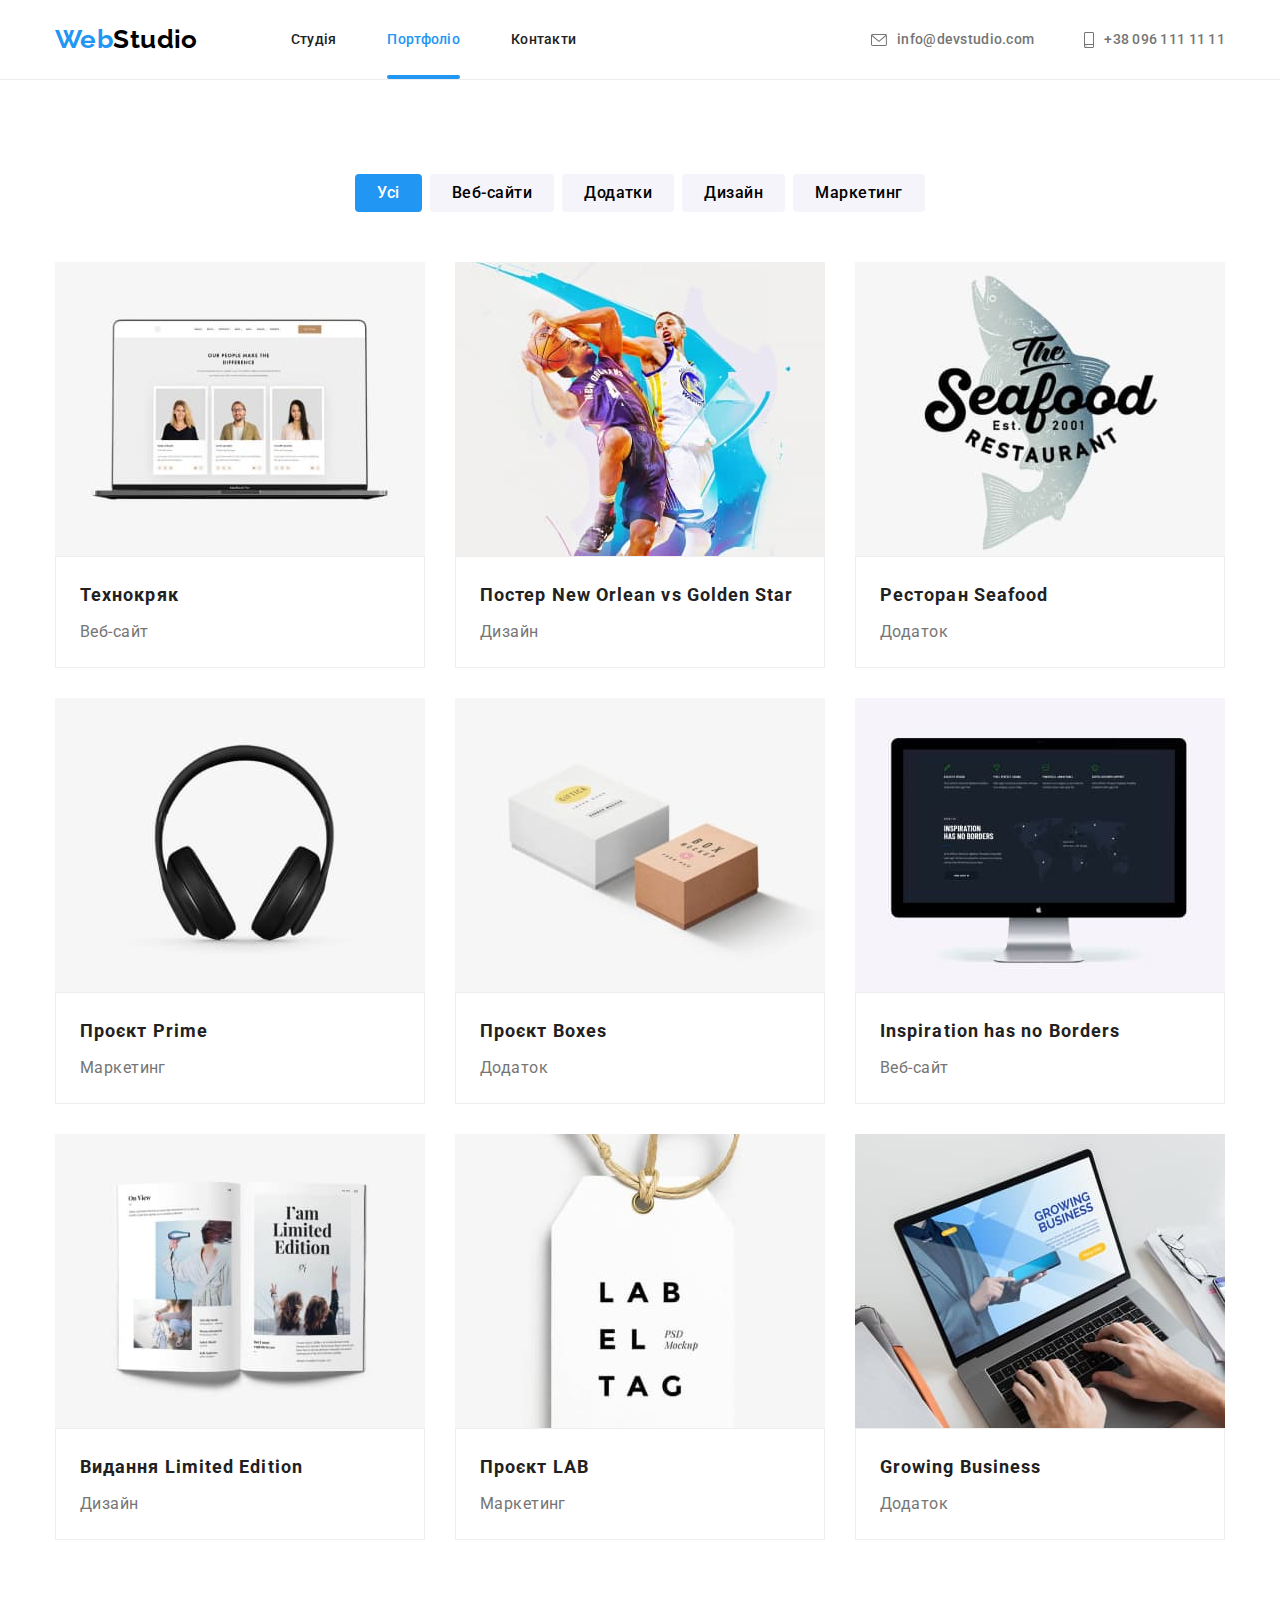
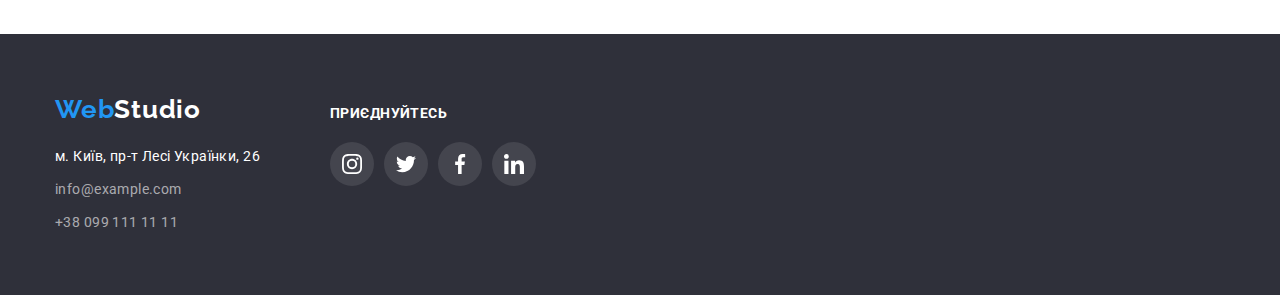
==== portfolio.html @ 5df0c1cd "Initial commit" ====
<!DOCTYPE html>
<html lang="uk">
  <head>
    <meta charset="UTF-8" />
    <meta http-equiv="X-UA-Compatible" content="IE=edge" />
    <meta name="viewport" content="width=device-width, initial-scale=1.0" />
    <title>Document</title>

    <!--шрифти-->
    <link rel="preconnect" href="https://fonts.googleapis.com" />
    <link rel="preconnect" href="https://fonts.gstatic.com" crossorigin />
    <link
      href="https://fonts.googleapis.com/css2?family=Raleway:wght@700&family=Roboto:wght@400;500;700;900&display=swap"
      rel="stylesheet"
    />
    <link
      rel="stylesheet"
      href="https://cdn.jsdelivr.net/npm/modern-normalize@1.1.0/modern-normalize.min.css"
    />
    <link rel="stylesheet" href="css/styles.css" />
  </head>
  <body>
    <!-- Хедер -->
    <header class="main-header">
      <div class="container header-container">
        <nav class="header-nav">
          <div class="logo-container">
            <a href="./index.html" class="logo">Web</a
            ><span class="accent">Studio</span>
          </div>

          <ul class="header-nav-list">
            <li class="nav-item">
              <a href="./index.html" class="link">Студія</a>
            </li>
            <li class="nav-item">
              <a href="./portfolio.html" class="link current">Портфоліо</a>
            </li>
            <li class="nav-item"><a href="" class="link">Контакти</a></li>
          </ul>
        </nav>
        <ul class="menu-list">
          <li class="menu-item">
            <a href="malito:info@devstudio.com" class="header-contacts">
              <svg
                aria-label="іконка імейла"
                width="16px"
                height="12px"
                class="header-icon"
              >
                <use href="./images/icons.svg#icon-email"></use>
              </svg>
              info@devstudio.com
            </a>
          </li>

          <li class="menu-item">
            <a href="tel:+380961111111" class="header-contacts">
              <svg
                aria-label="іконка телефону"
                width="10px"
                height="16px"
                class="header-icon"
              >
                <use href="./images/icons.svg#icon-smartphone"></use>
              </svg>
              +38 096 111 11 11</a
            >
          </li>
        </ul>
      </div>
    </header>

    <main>
      <!-- секція портфоліо -->
      <section class="section">
        <div class="container">
          <h1 class="title visually-hidden">Портфоліо</h1>
          <ul class="menu-filter">
            <li class="filter-item">
              <button type="button" class="filter-btn current-btn">Усі</button>
            </li>
            <li><button type="button" class="filter-btn">Веб-сайти</button></li>
            <li class="filter-item">
              <button type="button" class="filter-btn">Додатки</button>
            </li>
            <li><button type="button" class="filter-btn">Дизайн</button></li>
            <li class="filter-item">
              <button type="button" class="filter-btn">Маркетинг</button>
            </li>
          </ul>
          <ul class="portfolio-list">
            <li class="portfolio-item">
              <a href="" class="portfolio-link">
                <div class="wraper-img">
                  <img
                    src="./images/imgtechno.jpg"
                    alt="Веб-сайт"
                    width="370"
                    loading="lazy"
                  />
                  <p class="overlay">
                    Ресурс пропонує комплексні пропозиції з різним рівнем
                    функціоналу та сервісів. Все це дозволить відвідувачу
                    отримати вичерпні відомості про компанію чи приватну особу.
                  </p>
                </div>

                <div class="portfolio-content">
                  <h2 class="portfolio-title">Технокряк</h2>
                  <p class="portfolio-text">Веб-сайт</p>
                </div>
              </a>
            </li>
            <li class="portfolio-item">
              <a href="" class="portfolio-link">
                <div class="wraper-img">
                  <img
                    src="./images/imgbasket.jpg"
                    alt="Дизайн"
                    width="370"
                    loading="lazy"
                  />
                  <p class="overlay">
                    Ресурс пропонує комплексні пропозиції з різним рівнем
                    функціоналу та сервісів. Все це дозволить відвідувачу
                    отримати вичерпні відомості про компанію чи приватну особу.
                  </p>
                </div>
                <div class="portfolio-content">
                  <h2 class="portfolio-title">
                    Постер New Orlean vs Golden Star
                  </h2>
                  <p class="portfolio-text">Дизайн</p>
                </div>
              </a>
            </li>
            <li class="portfolio-item">
              <a href="" class="portfolio-link">
                <div class="wraper-img">
                  <img
                    src="./images/imgseafood.jpg"
                    alt="Додаток"
                    width="370"
                    loading="lazy"
                  />
                  <p class="overlay">
                    Ресурс пропонує комплексні пропозиції з різним рівнем
                    функціоналу та сервісів. Все це дозволить відвідувачу
                    отримати вичерпні відомості про компанію чи приватну особу.
                  </p>
                </div>
                <div class="portfolio-content">
                  <h2 class="portfolio-title">Ресторан Seafood</h2>
                  <p class="portfolio-text">Додаток</p>
                </div>
              </a>
            </li>
            <li class="portfolio-item">
              <a href="" class="portfolio-link">
                <div class="wraper-img">
                  <img
                    src="./images/imgheadphones.jpg"
                    alt="Маркетинг"
                    width="370"
                    loading="lazy"
                  />
                  <p class="overlay">
                    Ресурс пропонує комплексні пропозиції з різним рівнем
                    функціоналу та сервісів. Все це дозволить відвідувачу
                    отримати вичерпні відомості про компанію чи приватну особу.
                  </p>
                </div>
                <div class="portfolio-content">
                  <h2 class="portfolio-title">Проєкт Prime</h2>
                  <p class="portfolio-text">Маркетинг</p>
                </div>
              </a>
            </li>
            <li class="portfolio-item">
              <a href="" class="portfolio-link">
                <div class="wraper-img">
                  <img
                    src="./images/imgbox.jpg"
                    alt="Додаток"
                    width="370"
                    loading="lazy"
                  />
                  <p class="overlay">
                    Ресурс пропонує комплексні пропозиції з різним рівнем
                    функціоналу та сервісів. Все це дозволить відвідувачу
                    отримати вичерпні відомості про компанію чи приватну особу.
                  </p>
                </div>
                <div class="portfolio-content">
                  <h2 class="portfolio-title">Проєкт Boxes</h2>
                  <p class="portfolio-text">Додаток</p>
                </div>
              </a>
            </li>
            <li class="portfolio-item">
              <a href="" class="portfolio-link">
                <div class="wraper-img">
                  <img
                    src="./images/imgmon.jpg"
                    alt="Веб-сайт"
                    width="370"
                    loading="lazy"
                  />
                  <p class="overlay">
                    Ресурс пропонує комплексні пропозиції з різним рівнем
                    функціоналу та сервісів. Все це дозволить відвідувачу
                    отримати вичерпні відомості про компанію чи приватну особу.
                  </p>
                </div>
                <div class="portfolio-content">
                  <h2 class="portfolio-title">Inspiration has no Borders</h2>
                  <p class="portfolio-text">Веб-сайт</p>
                </div>
              </a>
            </li>
            <li class="portfolio-item">
              <a href="" class="portfolio-link">
                <div class="wraper-img">
                  <img
                    src="./images/imgjour.jpg"
                    alt="Дизайн"
                    width="370"
                    loading="lazy"
                  />
                  <p class="overlay">
                    Ресурс пропонує комплексні пропозиції з різним рівнем
                    функціоналу та сервісів. Все це дозволить відвідувачу
                    отримати вичерпні відомості про компанію чи приватну особу.
                  </p>
                </div>
                <div class="portfolio-content">
                  <h2 class="portfolio-title">Видання Limited Edition</h2>
                  <p class="portfolio-text">Дизайн</p>
                </div>
              </a>
            </li>
            <li class="portfolio-item">
              <a href="" class="portfolio-link">
                <div class="wraper-img">
                  <img
                    src="./images/imgproject.jpg"
                    alt="Маркетинг"
                    width="370"
                    loading="lazy"
                  />
                  <p class="overlay">
                    Ресурс пропонує комплексні пропозиції з різним рівнем
                    функціоналу та сервісів. Все це дозволить відвідувачу
                    отримати вичерпні відомості про компанію чи приватну особу.
                  </p>
                </div>
                <div class="portfolio-content">
                  <h2 class="portfolio-title">Проєкт LAB</h2>
                  <p class="portfolio-text">Маркетинг</p>
                </div>
              </a>
            </li>
            <li class="portfolio-item">
              <a href="" class="portfolio-link">
                <div class="wraper-img">
                  <img
                    src="./images/imgadd.jpg"
                    alt="Веб-сайт"
                    width="370"
                    loading="lazy"
                  />
                  <p class="overlay">
                    Ресурс пропонує комплексні пропозиції з різним рівнем
                    функціоналу та сервісів. Все це дозволить відвідувачу
                    отримати вичерпні відомості про компанію чи приватну особу.
                  </p>
                </div>
                <div class="portfolio-content">
                  <h2 class="portfolio-title">Growing Business</h2>
                  <p class="portfolio-text">Додаток</p>
                </div>
              </a>
            </li>
          </ul>
        </div>
      </section>
    </main>

    <!-- футер -->
    <footer class="footer">
      <div class="container container-link">
        <div class="container-footer">
          <a href="./index.html" class="footer-logo">Web</a
          ><span class="footer-accent">Studio</span>
          <address class="footer-adress">
            <ul class="footer-list">
              <li class="location-item">
                <a href="" class="footer-location"
                  >м. Київ, пр-т Лесі Українки, 26</a
                >
              </li>
              <li class="contacts-item">
                <a href="malito:info@example.com" class="footer-contacts"
                  >info@example.com</a
                >
              </li>
              <li>
                <a href="tel:+380991111111" class="footer-contacts"
                  >+38 099 111 11 11</a
                >
              </li>
            </ul>
          </address>
        </div>

        <div class="container-sites">
          <p class="footer-text">приєднуйтесь</p>
          <ul class="footer-list-ikon">
            <li>
              <a href="" class="footer-link">
                <svg
                  aria-label="іконка інстаграму"
                  width="20px"
                  height="20px"
                  class="footer-icon"
                >
                  <use href="./images/icons.svg#icon-instagram"></use>
                </svg>
              </a>
            </li>
            <li>
              <a href="" class="footer-link current-link">
                <svg
                  aria-label="іконка твитера"
                  width="20px"
                  height="20px"
                  class="footer-icon"
                >
                  <use href="./images/icons.svg#icon-twitter"></use>
                </svg>
              </a>
            </li>
            <li>
              <a href="" class="footer-link">
                <svg
                  aria-label="іконки фейсбуку"
                  width="20px"
                  height="20px"
                  class="footer-icon"
                >
                  <use href="./images/icons.svg#icon-facebook"></use>
                </svg>
              </a>
            </li>
            <li>
              <a href="" class="footer-link">
                <svg
                  aria-label="іконка лінкедіна"
                  width="20px"
                  height="20px"
                  class="footer-icon"
                >
                  <use href="./images/icons.svg#icon-linkedin"></use>
                </svg>
              </a>
            </li>
          </ul>
        </div>
      </div>
    </footer>
    <script src="./js/modal.js"></script>
  </body>
</html>
---- css/styles.css ----
:root {
  --accent-color: #2196f3;
  --primary-text-color: #f5f5f5;
  --secondary-text-color: #212121;
  --secondary-color: #ffffff;
  --link-color: #757575;
  --text-color: #757575;
  --button-color: #188ce8;
  --hero-color: #2f303a;
  --team-color: #f5f4fa;
  --color-border: #eeeeee;
  --o-transition-dur-and-funk: 250ms cubic-bezier(0.4, 0, 0.2, 1);
}

body {
  font-family: "Roboto", sans-serif;
  font-size: 14px;
  background-color: var(--secondary-color);
  color: var(--secondary-text-color);
  letter-spacing: 0.03em;
}

/* reset */

html {
  box-sizing: border-box;
}

h1,
h2,
h3,
p {
  margin-top: 0;
  margin-bottom: 0;
}

ul,
ol {
  margin-top: 0;
  margin-bottom: 0;
  padding-left: 0;
  list-style: none;
}

img {
  display: block;
  max-width: 100%;
  height: auto;
}

.container {
  width: 1200px;
  margin-left: auto;
  margin-right: auto;
  padding-left: 15px;
  padding-right: 15px;
}

.section {
  padding-top: 94px;
  padding-bottom: 94px;
}

/* Site nav */

.main-header {
  border-bottom: 1px solid #ececec;
  padding: 24px 0;
}

.header-container {
  display: flex;
  align-items: center;
  justify-content: space-between;
}

.header-nav {
  display: flex;
  align-items: center;
}

.header-nav .link {
  padding-bottom: 32px;
  position: relative;
  color: var(--secondary-text-color);
  font-weight: 500;
  line-height: 1.14;
  letter-spacing: 0.02em;
  text-decoration: none;
  transition: color var(--o-transition-dur-and-funk);
}

.current::after {
  position: absolute;
  content: "";
  left: 0;
  bottom: 0;
  display: block;
  width: 100%;
  height: 4px;
  background-color: var(--accent-color);
  border-radius: 2px;
}

.logo-container {
  margin-right: 93px;
}

.logo {
  font-family: "Raleway";
  color: var(--accent-color);
  font-size: 26px;
  font-weight: 700;
  line-height: 1.2;
  text-decoration: none;
  transition: color var(--o-transition-dur-and-funk);
}

.accent {
  font-family: "Raleway";
  color: #000000;
  font-size: 26px;
  font-weight: 700;
  line-height: 1.2;
}

.header-nav .link:hover,
.header-nav .link:focus {
  color: var(--accent-color);
}

.header-nav .link.current {
  color: var(--accent-color);
}

.header-nav-list {
  display: flex;
  column-gap: 51px;
}

.nav-item {
  flex-basis: calc((100% - 100px) / 3);
}

.menu-list {
  display: flex;
  column-gap: 50px;
}

/* contacts */

.header-contacts {
  color: var(--link-color);
  font-weight: 500;
  line-height: 1.14;
  letter-spacing: 0.02em;
  text-decoration: none;
  display: flex;
  align-items: center;
  transition: color var(--o-transition-dur-and-funk);
}

.header-contacts:hover,
.header-contacts:focus {
  color: var(--accent-color);
}
.header-icon {
  fill: currentColor;
  margin-right: 10px;
}
/* Hero setcion*/

.hero {
  max-width: 1600px;
  height: 600px;
  margin-left: auto;
  margin-right: auto;
  background-color: #c4c4c4;
  background-image: linear-gradient(
      rgba(47, 48, 58, 0.4),
      rgba(47, 48, 58, 0.4)
    ),
    url("../images/backhero1.jpg");
  background-size: cover;
  background-position: center;
  text-align: center;
  padding-bottom: 200px;
  padding-top: 200px;
}

.title {
  font-weight: 900;
  font-size: 44px;
  line-height: 1.36;
  letter-spacing: 0.06em;
  text-transform: uppercase;
  color: var(--primary-text-color);
  margin-bottom: 30px;
  width: 696px;
  margin-right: auto;
  margin-left: auto;
}

.hero-bth {
  position: relative;
  color: var(--primary-text-color);
  background-color: var(--accent-color);
  font-family: inherit;
  font-size: 16px;
  cursor: pointer;
  letter-spacing: 0.06em;
  padding: 10px 32px;
  min-width: 216px;
  align-items: center;
  padding: 10px 32px;
  border: none;
  height: 50px;
  border-radius: 4px;
  transition: background-color var(--o-transition-dur-and-funk);
}

.hero-bth:hover,
.hero-bth:focus {
  background-color: var(--button-color);
}

/* about section */

.about-section {
  background-color: var(--secondary-color);
}

.about-list {
  display: flex;
  column-gap: 30px;
}

.about-item::before {
  flex-basis: calc((100% - 90px) / 4);
}

.icon-container {
  background-color: var(--team-color);
  width: 270px;
  height: 120px;
  margin-bottom: 30px;
  display: flex;
  align-items: center;
}

.icon-antenna {
  width: 100%;
}

.visually-hidden {
  position: absolute;
  white-space: nowrap;
  width: 1px;
  height: 1px;
  overflow: hidden;
  border: 0;
  padding: 0;
  clip: rect(0 0 0 0);
  clip-path: inset(50%);
  margin: -1px;
}

.about-title {
  font-size: 14px;
  line-height: 1.14;
  text-transform: uppercase;
  margin-bottom: 10px;
}

.container-icon {
  border-radius: 4px;
  background-color: #188ce8;
}

.about-text {
  line-height: 1.71;
  color: var(--text-color);
}

/* секція чим ми займаємося*/

.work-list {
  display: flex;
  column-gap: 30px;
}

.section-description {
  padding-top: 0;
}

.section-item: {
  flex-basis: calc((100% - 60px) / 3);
}

.section-title {
  font-size: 36px;
  line-height: 1.17;
  text-align: center;
  margin-bottom: 50px;
}

.position {
  position: relative;
}

.img-text {
  width: 100%;
  font-weight: 700;
  position: absolute;
  bottom: 0;
  left: 0;
  padding: 27px 0px;
  line-height: 1.14;
  text-align: center;
  text-transform: uppercase;
  color: var(--secondary-color);
  background: rgba(47, 48, 58, 0.8);
}

/* Team */

.section-team {
  background-color: var(--team-color);
}

.team-container {
  padding: 30px;
  box-shadow: 0px 1px 3px rgba(0, 0, 0, 0.12), 0px 1px 1px rgba(0, 0, 0, 0.14),
    0px 2px 1px rgba(0, 0, 0, 0.2);
  border-radius: 0px 0px 4px 4px;
}

.team-item {
  background-color: var(--secondary-color);
  flex-basis: calc((100% - 90px) / 4);
}

.team-list {
  display: flex;
  column-gap: 30px;
}

.team-title {
  font-size: 36px;
  line-height: 1.17;
  text-align: center;
  margin-bottom: 50px;
}

.person-title {
  font-weight: 500;
  font-size: 16px;
  line-height: 1.19;
  text-align: center;
  margin-bottom: 10px;
}

.position-text {
  font-size: 16px;
  line-height: 1.19;
  text-align: center;
  color: var(--text-color);
  margin-bottom: 16px;
}

.list {
  display: flex;
  justify-content: center;
  column-gap: 10px;
}

.team-link {
  display: flex;
  align-items: center;
  justify-content: center;
  width: 44px;
  height: 44px;
  border-radius: 50%;
  transition: background-color var(--o-transition-dur-and-funk),
    color var(--o-transition-dur-and-funk);
}
.team-link:hover,
.team-link:focus {
  background-color: var(--accent-color);
  color: var(--secondary-color);
}

.team-link:hover .team-ikon,
.team-link:focus .team-ikon {
  fill: var(--secondary-color);
}

.team-ikon {
  fill: #afb1b8;
  transition: fill var(--o-transition-dur-and-funk);
}

/* секція клієнти */

.client-list {
  display: flex;
  justify-content: center;
  column-gap: 30px;
}

.client-link {
  display: flex;
  justify-content: center;
  align-items: center;
  margin-bottom: 0;
  width: 100%;
  height: 100%;
  border: 1px solid #afb1b8;
  border-radius: 4px;
  transition: border-color var(--o-transition-dur-and-funk);
}

.client-item {
  
  width: 170px;
  height: 92px;
}

.client-icon {
  display: flex;
  fill: #afb1b8;
  transition: fill var(--o-transition-dur-and-funk);
}

.client-link:hover .client-icon,
.client-link:focus .client-icon {
  fill: var(--accent-color);
}

.client-link:hover,
.client-link:focus {
border-color: var(--accent-color);
}

/* футер */

.container-link {
  display: flex;
  align-items: baseline;
}

.container-footer {
  margin-right: 70px;
}

.container-sites {
  display: flex;
  flex-direction: column;
  align-items: flex-start;
}

.footer {
  background-color: var(--hero-color);
  padding-top: 60px;
  padding-bottom: 60px;
}

.footer-logo {
  font-family: "Raleway";
  font-weight: 700;
  font-size: 26px;
  line-height: 1.19;
  letter-spacing: 0.03em;
  color: var(--accent-color);
  text-decoration: none;
  transition: var(--o-transition-dur-and-funk);
}

.footer-accent {
  font-family: "Raleway";
  font-weight: 700;
  font-size: 26px;
  line-height: 1.19;
  letter-spacing: 0.03em;
  color: var(--secondary-color);
}

.footer-contacts:hover,
.footer-contacts:focus {
  color: var(--accent-color);
}
.footer-adress {
  font-style: normal;
  margin-top: 20px;
}

.footer-location {
  font-weight: 400;
  font-size: 14px;
  line-height: 1.71;
  letter-spacing: 0.03em;
  color: var(--secondary-color);
  text-decoration: none;
}

.footer-contacts {
  font-weight: 400;
  font-size: 14px;
  line-height: 1.71;
  letter-spacing: 0.03em;
  color: rgba(255, 255, 255, 0.6);
  text-decoration: none;
  transition: color var(--o-transition-dur-and-funk);
}

.location-item {
  margin-bottom: 9px;
}

.contacts-item {
  margin-bottom: 9px;
}

.footer-contacts:hover,
.footer-contacts:focus {
  color: var(--accent-color);
}

.sites-link {
  display: flex;
}

.footer-list-ikon {
  display: flex;
  justify-content: center;
  column-gap: 10px;
}

.footer-link {
  display: flex;
  justify-content: center;
  align-items: center;
  width: 44px;
  height: 44px;
  border-radius: 50%;
  background-color: rgba(255, 255, 255, 0.1);
  transition: background-color var(--o-transition-dur-and-funk),
    fill var(--o-transition-dur-and-funk);
}

.footer-link:hover,
.footer-link:focus {
  background-color: var(--accent-color);
  fill: var(--secondary-color);
}

.footer-icon {
  display: flex;
  fill: var(--secondary-color);
}

.footer-text {
  text-align: center;
  line-height: 1.14;
  text-transform: uppercase;
  color: var(--secondary-color);
  margin-bottom: 20px;
  font-weight: 700;
}

/* Портфоліо */

.filter-btn {
  padding: 6px 22px;
  font-family: inherit;
  background-color: #f5f4fa;
  font-weight: 500;
  font-size: 16px;
  line-height: 1.62;
  text-align: center;
  letter-spacing: 0.03em;
  cursor: pointer;
  border-radius: 4px;
  border: none;
  transition: background-color var(--o-transition-dur-and-funk),
    color var(--o-transition-dur-and-funk),
    box-shadow var(--o-transition-dur-and-funk);
}

.current-btn {
  background-color: var(--accent-color);
  color: var(--secondary-color);
}

.menu-filter {
  display: flex;
  column-gap: 8px;
  align-content: center;
  margin-bottom: 50px;
  justify-content: center;
}

.filter-btn:hover,
.filter-btn:focus {
  background-color: var(--accent-color);
  color: var(--secondary-color);
  box-shadow: 0px 1px 1px rgba(0, 0, 0, 0.12), 0px 4px 4px rgba(0, 0, 0, 0.06),
    1px 4px 6px rgba(0, 0, 0, 0.16);
}

.portfolio-link {
  display: block;
  text-decoration: none;
  color: var(--secondary-text-color);
  transition: box-shadow var(--o-transition-dur-and-funk);
}

.portfolio-link:hover,
.portfolio-link:focus {
  box-shadow: 0px 1px 1px rgba(0, 0, 0, 0.12), 0px 4px 4px rgba(0, 0, 0, 0.06),
    1px 4px 6px rgba(0, 0, 0, 0.16);
}

.portfolio-list {
  display: flex;
  flex-wrap: wrap;
  gap: 30px;
}

.portfolio-title {
  margin-bottom: 4px;
  font-size: 18px;
  line-height: 2;
  letter-spacing: 0.06em;
  text-decoration: none;
}

.portfolio-text {
  font-size: 16px;
  line-height: 1.88;
  color: var(--text-color);
}

.portfolio-content {
  border: 1px solid var(--color-border);
  padding: 20px 24px;
}

.overlay {
  font-weight: 400;
  font-size: 18px;
  line-height: 1.56;
  position: absolute;
  background: rgba(33, 150, 243, 0.9);
  left: 0;
  top: 0;
  color: var(--secondary-color);
  padding: 63px 24px;
  height: 100%;
  transform: translateY(100%);
  transition: var(--o-transition-dur-and-funk);
}

.wraper-img {
  position: relative;
  overflow: hidden;
}

.portfolio-link:hover .overlay,
.portfolio-link:focus .overlay {
  transform: translateY(0%);
}

/* кнопка закрити */

.modal-close {
  position: absolute;
  top: 8px;
  right: 8px;
  display: flex;
  justify-content: center;
  align-items: center;
  width: 30px;
  height: 30px;
  border-radius: 50%;
  background-color: transparent;
  border: 1px solid rgba(0, 0, 0, 0.1);
  padding: 0;
}
.backdrop {
  position: fixed;
  top: 0;
  left: 0;
  width: 100%;
  height: 100%;
  background-color: rgba(0, 0, 0, 0.2);
  z-index: 100;
  transition: opacity 250ms ease, visibility 250ms ease;
}

.backdrop.is-hidden {
  pointer-events: none;
  opacity: 0;
  visibility: hidden;
}

.modal {
  position: absolute;
  top: 50%;
  left: 50%;
  transform: translate(-50%, -50%);
  height: 528px;
  width: 581px;
  background-color: rgba(255, 255, 255, 1);
}
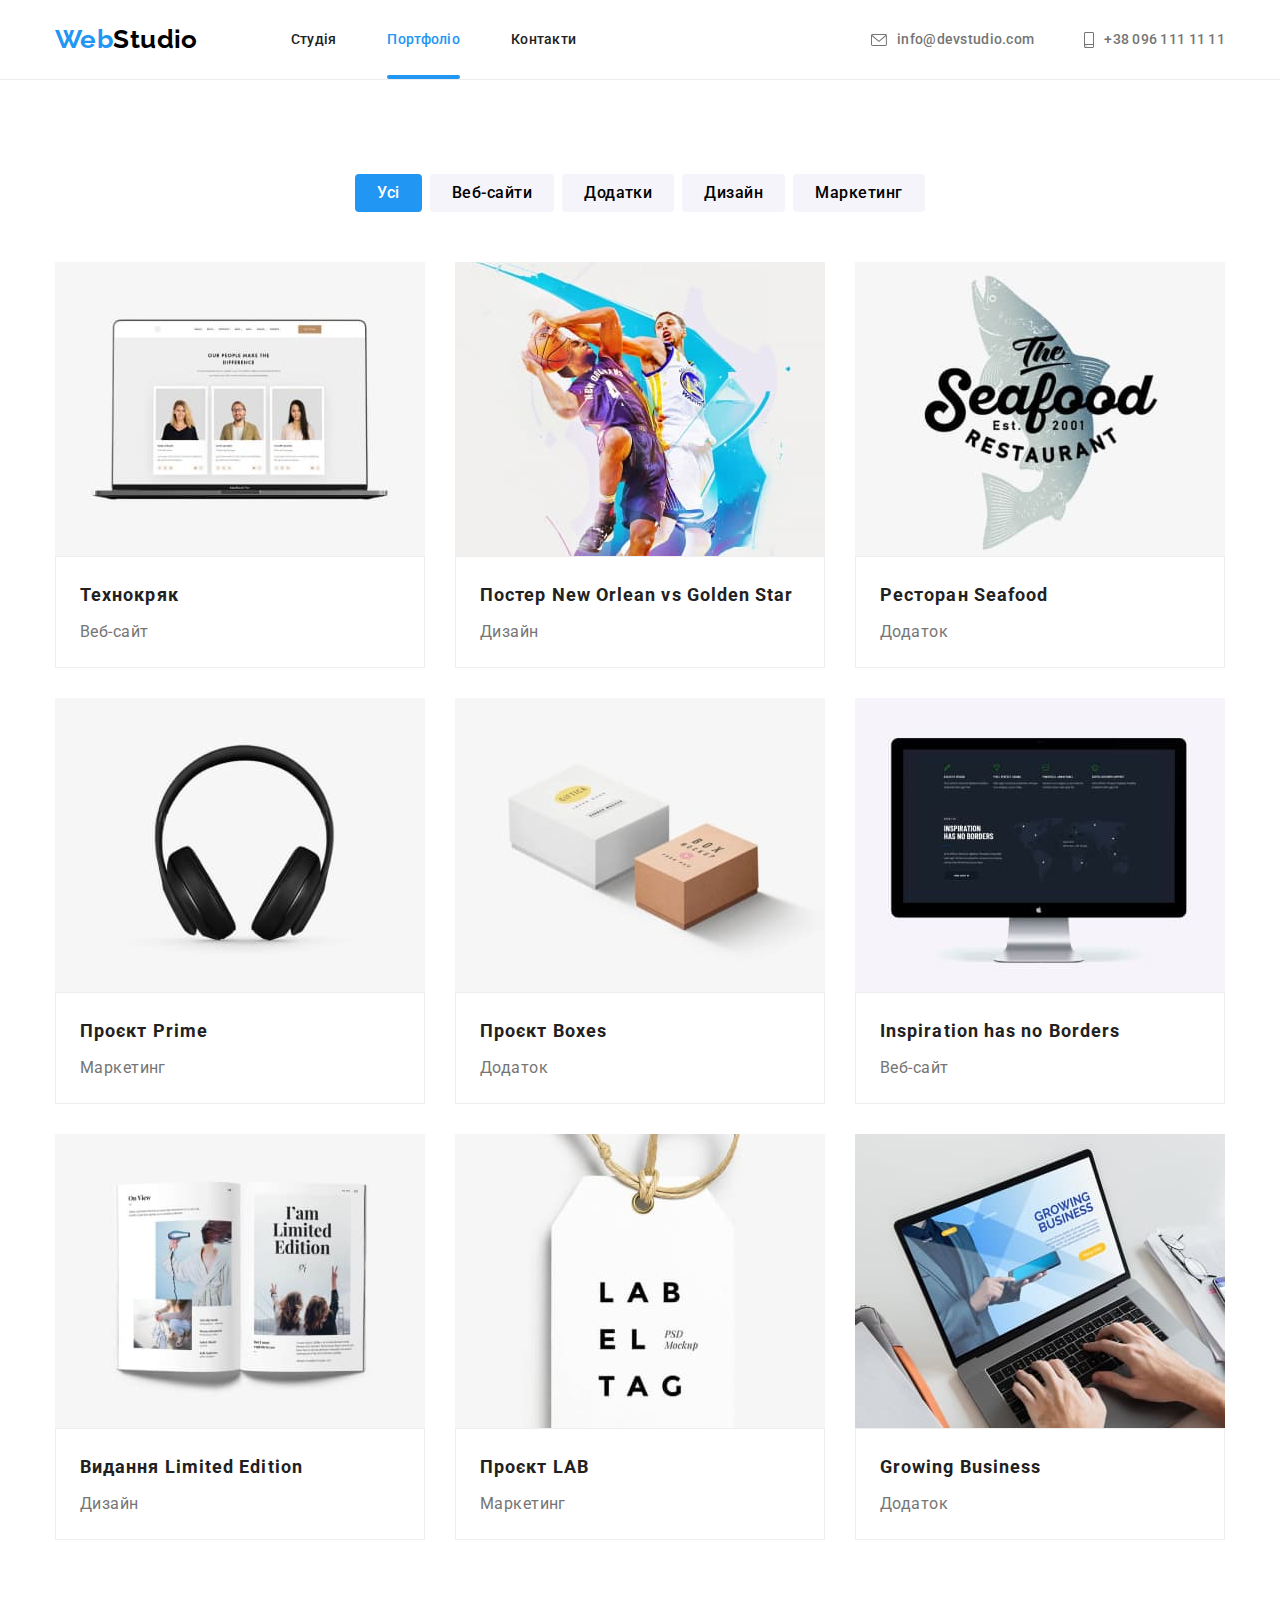
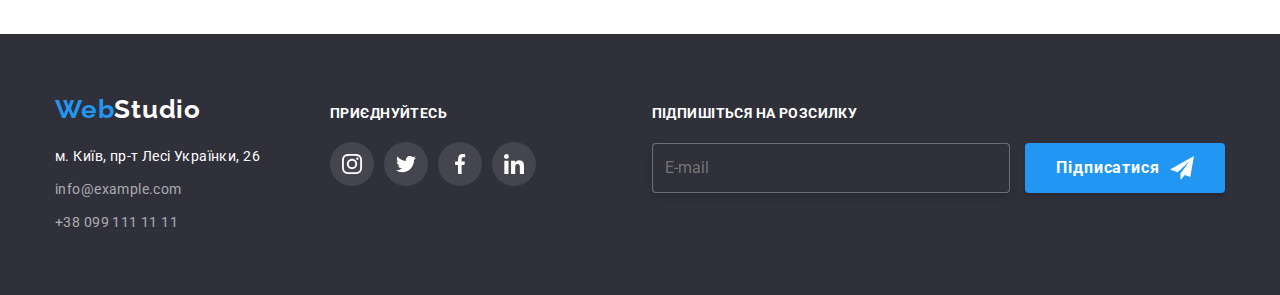
==== commit d0e9ffb7: "hw 6" ====
--- a/portfolio.html
+++ b/portfolio.html
@@ -367,6 +367,17 @@
             </li>
           </ul>
         </div>
+        <form class="footer-form">
+          <p class="text-send">Підпишіться на розсилку</p>
+          <input class="subcription-email type="email" name="e-mail"
+          placeholder="E-mail">
+          <button class="btn-email" type="submit">
+            Підписатися
+            <svg class="icon-close" width="24" height="24">
+              <use href="./images/icons.svg#icon-send"></use>
+            </svg>
+          </button>
+        </form>
       </div>
     </footer>
     <script src="./js/modal.js"></script>
--- a/css/styles.css
+++ b/css/styles.css
@@ -421,7 +421,6 @@
 }
 
 .client-item {
-  
   width: 170px;
   height: 92px;
 }
@@ -439,7 +438,7 @@
 
 .client-link:hover,
 .client-link:focus {
-border-color: var(--accent-color);
+  border-color: var(--accent-color);
 }
 
 /* футер */
@@ -457,6 +456,7 @@
   display: flex;
   flex-direction: column;
   align-items: flex-start;
+  
 }
 
 .footer {
@@ -566,6 +566,72 @@
   color: var(--secondary-color);
   margin-bottom: 20px;
   font-weight: 700;
+}
+
+.btn-email {
+  display: flex;
+  justify-content: center;
+  right: 0;
+  width: 200px;
+  height: 50px;
+  background-color: var(--accent-color);
+  box-shadow: 0px 4px 4px rgba(0, 0, 0, 0.15);
+  border-radius: 4px;
+  color: var(--secondary-color);
+  align-items: center;
+  cursor: pointer;
+  gap: 10px;
+}
+.icon-close {
+  padding: 0;
+}
+.text-send {
+  color: var(--secondary-color);
+ margin-bottom: 20px;
+    font-weight: 700;
+    font-size: 14px;
+    line-height: 1.33;
+    text-transform: uppercase;
+}
+.form-for-input {
+  display: flex;
+  margin-left: auto;
+}
+.footer-form {
+margin-left: auto;
+}
+.subcription-email {
+  display: inline-flex;
+    background-color: #2f303a;
+    margin-right: 12px;
+    padding-left: 12px;
+    width: 358px;
+    height: 50px;
+    border: 1px solid rgba(255, 255, 255, 0.3);
+    filter: drop-shadow(0px 4px 4px rgba(0, 0, 0, 0.15));
+    border-radius: 4px;
+    color: rgba(255, 255, 255, 0.6);
+    font-size: 16px;
+    line-height: 1.25;
+}
+.btn-email {
+  display: inline-flex;
+    width: 200px;
+    height: 50px;
+    margin-left: auto;
+    margin-right: auto;
+    background-color: var(--accent-color);
+    color: var(--secondary-color);
+    align-items: center;
+    justify-content: center;
+    letter-spacing: 0.06em;
+    font-weight: 700;
+    font-size: 16px;
+    line-height: 30px;
+    border-radius: 4px;
+    border: var(--accent-color);
+    cursor: pointer;
+    transition: background-color var(--transition-dur-and-func), box-shadow var(--transition-dur-and-func), border-radius var(--transition-dur-and-func);
 }
 
 /* Портфоліо */
@@ -686,7 +752,24 @@
   background-color: transparent;
   border: 1px solid rgba(0, 0, 0, 0.1);
   padding: 0;
-}
+  cursor: pointer;
+  transition: var(--o-transition-dur-and-funk);
+}
+
+.modal-close:hover
+.modal-close:hover {
+  border-color: var(--accent-color);
+}
+
+.close-icon {
+  transition: var(--o-transition-dur-and-funk);
+}
+
+.close-icon:hover {
+  fill: var(--accent-color);
+}
+
+
 .backdrop {
   position: fixed;
   top: 0;
@@ -704,12 +787,155 @@
   visibility: hidden;
 }
 
+/* Модальне вікно */
+
 .modal {
   position: absolute;
   top: 50%;
   left: 50%;
   transform: translate(-50%, -50%);
-  height: 528px;
-  width: 581px;
+  height: 581px;
+  width: 528px;
   background-color: rgba(255, 255, 255, 1);
-}
+  padding: 40px 39px;
+}
+
+/* Модальна форма */
+
+.modal-form-title {
+  font-weight: 700;
+  margin-bottom: 12px;
+  font-size: 20px;
+  line-height: 1.15;
+  text-align: center;
+  color: var(--secondary-text-color);
+}
+
+.modal-form {
+  display: flex;
+  flex-direction: column;
+}
+
+.modal-form-input {
+  width: 100%;
+  height: 40px;
+  border: 1px solid rgba(33, 33, 33, 0.2);
+  border-radius: 5px;
+  padding-left: 42px;
+  transition: border-color var(--o-transition-dur-and-funk);
+}
+
+.modal-form-field-desc {
+  font-weight: 400;
+  font-size: 12px;
+  line-height: 1.17;
+  letter-spacing: 0.01em;
+  color: var(--link-color);
+  display: block;
+  margin-bottom: 4px;
+}
+
+.modal-form-field {
+  margin-bottom: 10px;
+}
+
+.modal-form-input-wrapper {
+  display: block;
+  position: relative;
+}
+
+.modal-form-icon {
+  position: absolute;
+  left: 12px;
+  top: 50%;
+  transform: translateY(-50%);
+  transition: fill var(--o-transition-dur-and-funk);
+}
+
+.modal-form-input:focus + .modal-form-icon {
+  fill: var(--accent-color);
+}
+
+.modal-form-input:focus {
+  border-color: var(--accent-color);
+  outline: none;
+}
+
+.modal-form-message {
+  width: 100%;
+  height: 138px;
+  border: 1px solid rgba(33, 33, 33, 0.2);
+  border-radius: 5px;
+  padding: 12px 16px;
+  resize: none;
+  transition: border-color var(--o-transition-dur-and-funk);
+}
+
+.modal-form-message:focus {
+  border-color: var(--accent-color);
+  outline: none;
+}
+
+.modal-form-message::placeholder {
+  color: rgba(117, 117, 117, 0.5);
+}
+
+.modal-form-check-field {
+display: flex;
+ align-items: center;
+ margin-bottom: 30px;
+font-weight: 400;
+line-height: 1.71;
+color: var(--text-color);
+}
+
+.modal-form-own-checkbox {
+  border: 1px solid #212121;
+  border-radius: 3px;
+  cursor: pointer;
+  fill: var(--secondary-color);
+  margin-right: 8px;
+}
+
+.modal-form-own-checkbox-icon {
+  display: none;
+}
+
+.modal-form-check:checked + .modal-form-own-checkbox {
+  background-color: var(--accent-color);
+}
+
+.modal-form-check:checked
+  + .modal-form-own-checkbox
+  .modal-form-own-checkbox-icon {
+  display: block;
+}
+
+.modal-form-check {
+  appearance: none;
+  position: absolute;
+}
+
+.modal-form-submit {
+  color: var(--primary-text-color);
+  align-self: center;
+  background-color: var(--accent-color);
+  font-family: inherit;
+  font-size: 16px;
+  cursor: pointer;
+  letter-spacing: 0.06em;
+  padding: 10px 32px;
+  min-width: 200px;
+  align-items: center;
+  border: none;
+  height: 50px;
+  border-radius: 4px;
+  transition: background-color var(--o-transition-dur-and-funk);
+  outline: none;
+}
+
+.modal-form-submit:hover,
+.modal-form-submit:focus {
+  background-color: var(--button-color);
+}
+}
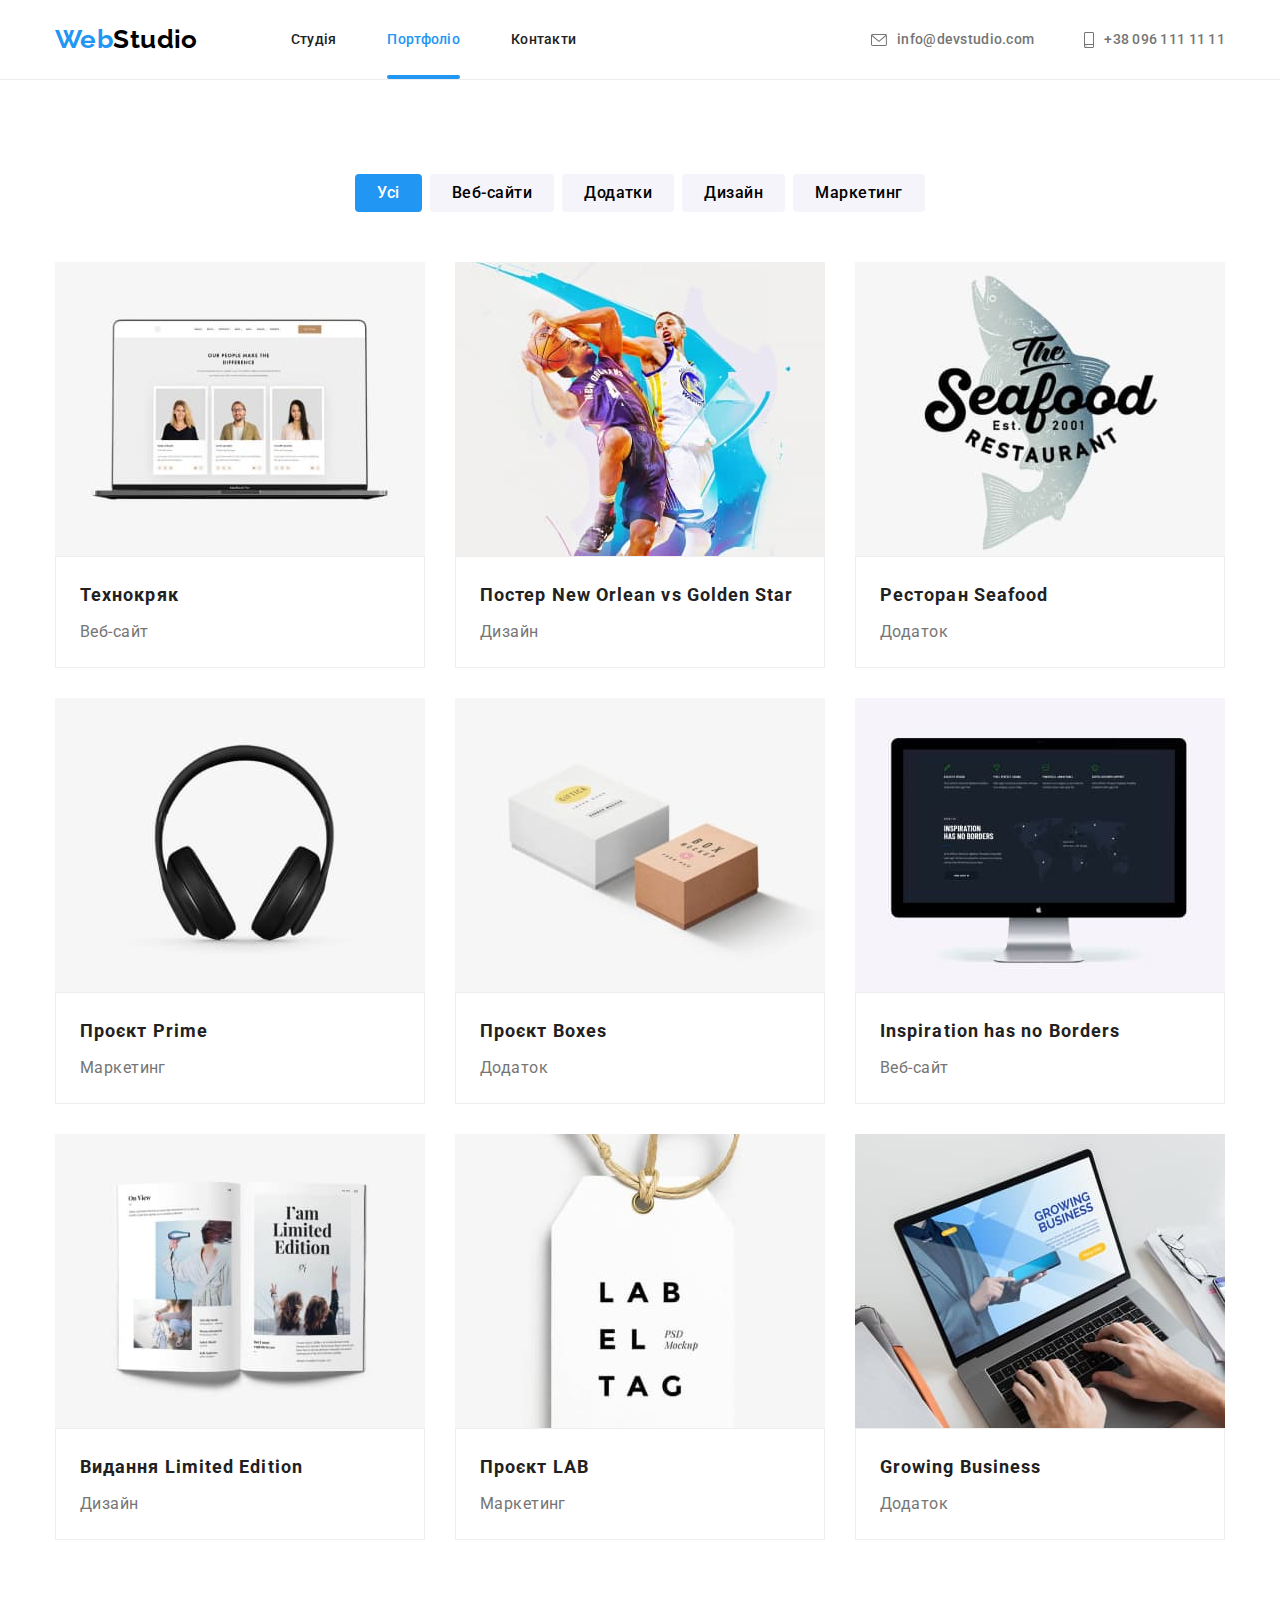
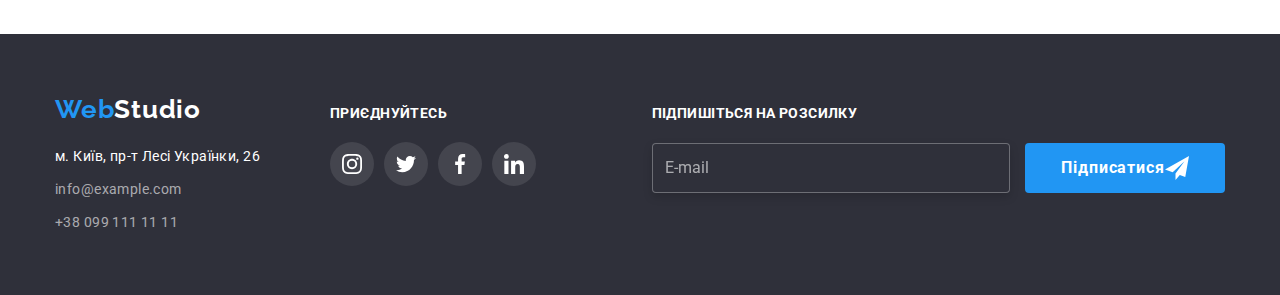
==== commit 84825f56: "hw 6" ====
--- a/portfolio.html
+++ b/portfolio.html
@@ -369,8 +369,12 @@
         </div>
         <form class="footer-form">
           <p class="text-send">Підпишіться на розсилку</p>
-          <input class="subcription-email type="email" name="e-mail"
-          placeholder="E-mail">
+          <input
+            class="subcription-email"
+            type="email"
+            name="e-mail"
+            placeholder="E-mail"
+          />
           <button class="btn-email" type="submit">
             Підписатися
             <svg class="icon-close" width="24" height="24">
--- a/css/styles.css
+++ b/css/styles.css
@@ -568,20 +568,7 @@
   font-weight: 700;
 }
 
-.btn-email {
-  display: flex;
-  justify-content: center;
-  right: 0;
-  width: 200px;
-  height: 50px;
-  background-color: var(--accent-color);
-  box-shadow: 0px 4px 4px rgba(0, 0, 0, 0.15);
-  border-radius: 4px;
-  color: var(--secondary-color);
-  align-items: center;
-  cursor: pointer;
-  gap: 10px;
-}
+
 .icon-close {
   padding: 0;
 }
@@ -603,23 +590,30 @@
 .subcription-email {
   display: inline-flex;
     background-color: #2f303a;
-    margin-right: 12px;
-    padding-left: 12px;
+   padding-left: 12px;
+  margin-right: 12px;
     width: 358px;
     height: 50px;
     border: 1px solid rgba(255, 255, 255, 0.3);
     filter: drop-shadow(0px 4px 4px rgba(0, 0, 0, 0.15));
     border-radius: 4px;
-    color: rgba(255, 255, 255, 0.6);
+    color: var(--secondary-color);
     font-size: 16px;
     line-height: 1.25;
+}
+.subcription-email:focus {
+  border-color: var(--accent-color);
+  outline: none;
+}
+.subcription-email::placeholder {
+  color: rgba(255, 255, 255, 0.6);
 }
 .btn-email {
   display: inline-flex;
     width: 200px;
-    height: 50px;
     margin-left: auto;
     margin-right: auto;
+    height: 50px;
     background-color: var(--accent-color);
     color: var(--secondary-color);
     align-items: center;
@@ -631,7 +625,15 @@
     border-radius: 4px;
     border: var(--accent-color);
     cursor: pointer;
-    transition: background-color var(--transition-dur-and-func), box-shadow var(--transition-dur-and-func), border-radius var(--transition-dur-and-func);
+    transition: var(--o-transition-dur-and-funk);
+}
+.icon-send {
+  margin-left: 10px;
+}
+
+.btn-email:focus,
+.btn-email:hover {
+background-color: var(--button-color);
 }
 
 /* Портфоліо */
@@ -756,18 +758,24 @@
   transition: var(--o-transition-dur-and-funk);
 }
 
-.modal-close:hover
-.modal-close:hover {
+
+.modal-close:focus {
+  outline: none;
   border-color: var(--accent-color);
 }
-
+.modal-close:focus .close-icon {
+  fill: var(--accent-color);
+}
 .close-icon {
   transition: var(--o-transition-dur-and-funk);
 }
 
-.close-icon:hover {
+.close-icon:hover,
+.close-icon:focus
+ {
   fill: var(--accent-color);
 }
+
 
 
 .backdrop {
@@ -794,7 +802,6 @@
   top: 50%;
   left: 50%;
   transform: translate(-50%, -50%);
-  height: 581px;
   width: 528px;
   background-color: rgba(255, 255, 255, 1);
   padding: 40px 39px;
@@ -826,7 +833,6 @@
 }
 
 .modal-form-field-desc {
-  font-weight: 400;
   font-size: 12px;
   line-height: 1.17;
   letter-spacing: 0.01em;
@@ -839,6 +845,10 @@
   margin-bottom: 10px;
 }
 
+.modal-form-field-message {
+  margin-bottom: 20px;
+}
+
 .modal-form-input-wrapper {
   display: block;
   position: relative;
@@ -862,8 +872,9 @@
 }
 
 .modal-form-message {
+  display: block;
   width: 100%;
-  height: 138px;
+  height: 120px;
   border: 1px solid rgba(33, 33, 33, 0.2);
   border-radius: 5px;
   padding: 12px 16px;
@@ -876,15 +887,16 @@
   outline: none;
 }
 
+
 .modal-form-message::placeholder {
   color: rgba(117, 117, 117, 0.5);
 }
 
 .modal-form-check-field {
 display: flex;
+justify-content: center;
  align-items: center;
  margin-bottom: 30px;
-font-weight: 400;
 line-height: 1.71;
 color: var(--text-color);
 }
@@ -897,12 +909,28 @@
   margin-right: 8px;
 }
 
+.modal-form-check:focus + .modal-form-own-checkbox
+ {
+border-color: var(--accent-color);
+  outline: none;
+}
+
 .modal-form-own-checkbox-icon {
   display: none;
 }
 
 .modal-form-check:checked + .modal-form-own-checkbox {
   background-color: var(--accent-color);
+}
+
+.policy-link {
+  color: var(--accent-color);
+  transition: var(--o-transition-dur-and-funk);
+}
+
+.policy-link:hover,
+.policy-link:focus {
+  color: var(--accent-color);
 }
 
 .modal-form-check:checked
@@ -938,4 +966,4 @@
 .modal-form-submit:focus {
   background-color: var(--button-color);
 }
-}
+
